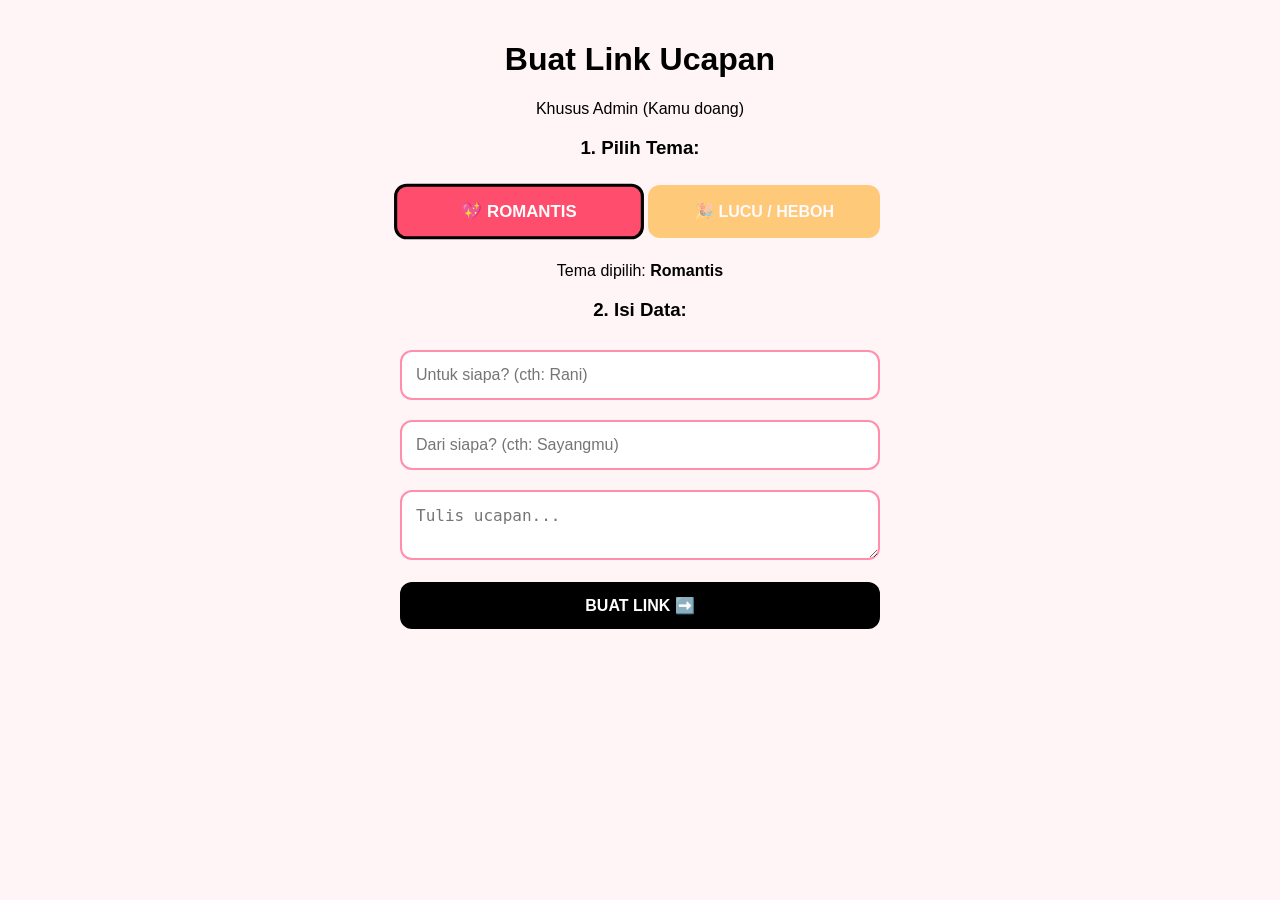
==== buat.html @ 117e735c "Add files via upload" ====
<!DOCTYPE html>
<html lang="id"><head>
<meta charset="UTF-8"><meta name="viewport" content="width=device-width, initial-scale=1.0">
<title>Buat Ucapan - Admin</title>
<link rel="stylesheet" href="style.css">
<style>
.pilih-tema{display:flex;gap:10px;justify-content:center}
.pilih-tema button{flex:1;opacity:0.5}
.pilih-tema button.aktif{opacity:1;border:3px solid #000;transform:scale(1.05)}
</style>
</head><body>
<div class="container">
  <h1>Buat Link Ucapan</h1>
  <p>Khusus Admin (Kamu doang)</p>

  <h3>1. Pilih Tema:</h3>
  <div class="pilih-tema">
    <button id="btnRomantis" class="aktif" onclick="pilihTema('romantis')" style="background:#ff4d6d">💖 ROMANTIS</button>
    <button id="btnLucu" onclick="pilihTema('lucu')" style="background:#ff9f00">🎉 LUCU / HEBOH</button>
  </div>
  <p id="infoTema">Tema dipilih: <b>Romantis</b></p>

  <h3>2. Isi Data:</h3>
  <input id="untuk" placeholder="Untuk siapa? (cth: Rani)">
  <input id="dari" placeholder="Dari siapa? (cth: Sayangmu)">
  <textarea id="ucapan" placeholder="Tulis ucapan..."></textarea>

  <button onclick="buatLink()" style="background:#000">BUAT LINK ➡️</button>

  <div id="hasil" style="display:none">
    <h3>Link Jadi:</h3>
    <input id="linkHasil" readonly>
    <a id="bukaLink" target="_blank"><button style="background:#25D366">BUKA / TEST LINK</button></a>
    <p>Copy link di atas, kirim ke customer!</p>
  </div>
</div>

<script>
let tema = 'romantis';
function pilihTema(t){
  tema = t;
  document.getElementById('btnRomantis').classList.remove('aktif');
  document.getElementById('btnLucu').classList.remove('aktif');
  if(t==='romantis'){
    document.getElementById('btnRomantis').classList.add('aktif');
    document.getElementById('infoTema').innerHTML = 'Tema dipilih: <b>Romantis</b>';
  } else {
    document.getElementById('btnLucu').classList.add('aktif');
    document.getElementById('infoTema').innerHTML = 'Tema dipilih: <b>Lucu / Heboh</b>';
  }
}
function buatLink(){
  const untuk = document.getElementById('untuk').value;
  const dari = document.getElementById('dari').value;
  const ucapan = document.getElementById('ucapan').value;
  if(!untuk || !dari || !ucapan){ alert('Isi semua dulu!'); return; }
  const url = `ucapan.html?tema=${tema}&untuk=${encodeURIComponent(untuk)}&dari=${encodeURIComponent(dari)}&ucapan=${encodeURIComponent(ucapan)}`;
  document.getElementById('hasil').style.display='block';
  document.getElementById('linkHasil').value = url;
  document.getElementById('bukaLink').href = url;
}
</script>
</body></html>
---- style.css ----
*{box-sizing:border-box} body{font-family:Arial,sans-serif;background:#fff5f7;margin:0;padding:20px}
.container{max-width:480px;margin:auto;text-align:center}
input,textarea{width:100%;padding:14px;margin:10px 0;border:2px solid #ff8fab;border-radius:12px;font-size:16px}
button{width:100%;padding:14px;margin:8px 0;border:none;border-radius:12px;background:#ff4d6d;color:#fff;font-weight:bold;font-size:16px;cursor:pointer}
.card{padding:20px;border-radius:20px;margin:15px 0;cursor:pointer;color:#fff}
.card.romantis{background:linear-gradient(135deg,#ff758f,#ff4d6d)}
.card.lucu{background:linear-gradient(135deg,#ff9a00,#ff2d55)}
.ucapan-box{background:#fff;padding:25px;border-radius:20px;box-shadow:0 10px 30px rgba(0,0,0,.1)}
.tema-romantis{background:linear-gradient(#ffe0e9,#fff)}
.tema-lucu{background:linear-gradient(#fff3b0,#ffccd5)}
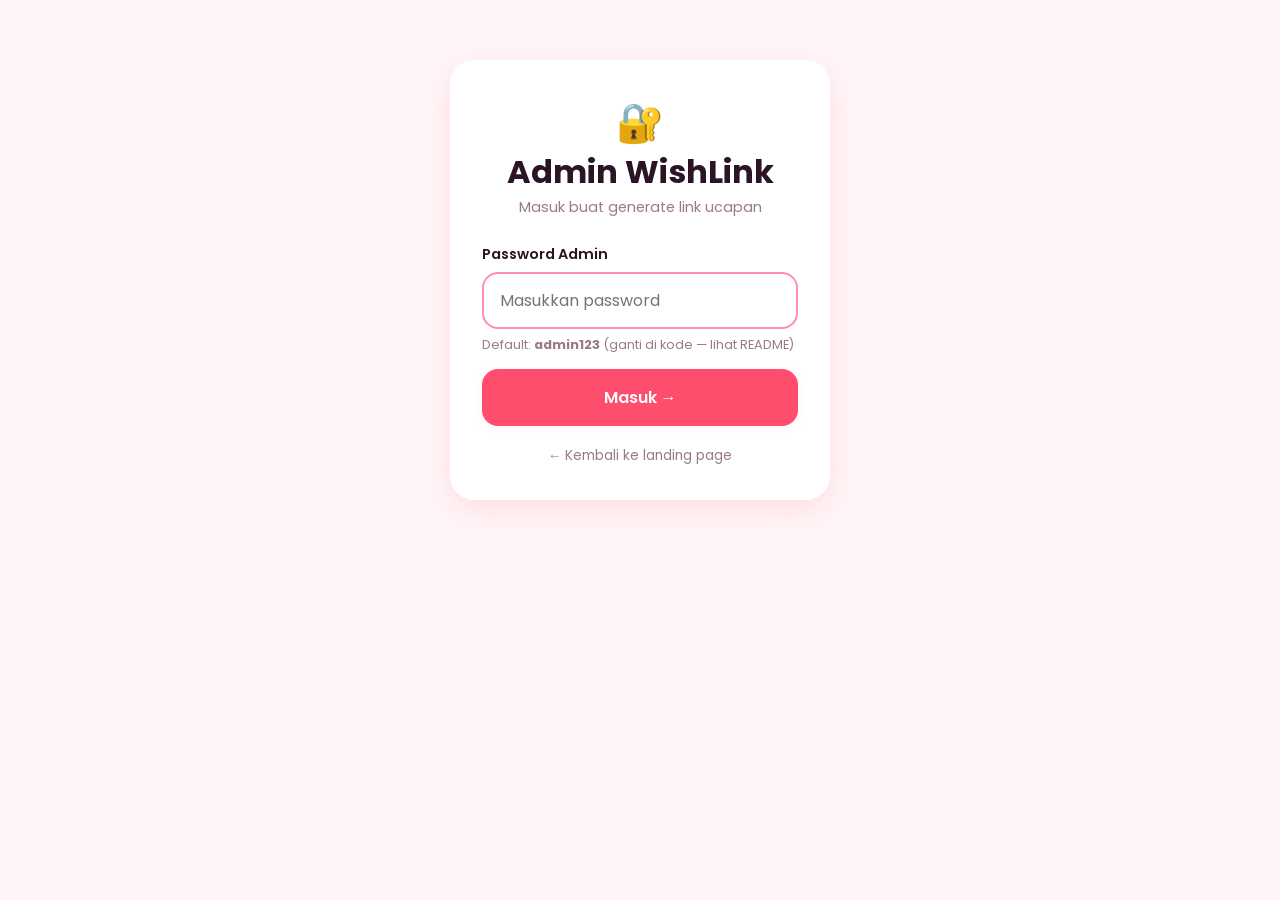
==== commit ee041046: "Add files via upload" ====
--- a/buat.html
+++ b/buat.html
@@ -1,63 +1,435 @@
 <!DOCTYPE html>
-<html lang="id"><head>
-<meta charset="UTF-8"><meta name="viewport" content="width=device-width, initial-scale=1.0">
-<title>Buat Ucapan - Admin</title>
+<html lang="id">
+<head>
+<meta charset="UTF-8">
+<meta name="viewport" content="width=device-width, initial-scale=1.0">
+<title>Admin WishLink — Generator Link Ucapan</title>
+<meta name="robots" content="noindex,nofollow">
+<link rel="preconnect" href="https://fonts.googleapis.com">
+<link rel="preconnect" href="https://fonts.gstatic.com" crossorigin>
+<link href="https://fonts.googleapis.com/css2?family=Pacifico&family=Poppins:wght@400;500;600;700&display=swap" rel="stylesheet">
 <link rel="stylesheet" href="style.css">
-<style>
-.pilih-tema{display:flex;gap:10px;justify-content:center}
-.pilih-tema button{flex:1;opacity:0.5}
-.pilih-tema button.aktif{opacity:1;border:3px solid #000;transform:scale(1.05)}
-</style>
-</head><body>
-<div class="container">
-  <h1>Buat Link Ucapan</h1>
-  <p>Khusus Admin (Kamu doang)</p>
-
-  <h3>1. Pilih Tema:</h3>
-  <div class="pilih-tema">
-    <button id="btnRomantis" class="aktif" onclick="pilihTema('romantis')" style="background:#ff4d6d">💖 ROMANTIS</button>
-    <button id="btnLucu" onclick="pilihTema('lucu')" style="background:#ff9f00">🎉 LUCU / HEBOH</button>
-  </div>
-  <p id="infoTema">Tema dipilih: <b>Romantis</b></p>
-
-  <h3>2. Isi Data:</h3>
-  <input id="untuk" placeholder="Untuk siapa? (cth: Rani)">
-  <input id="dari" placeholder="Dari siapa? (cth: Sayangmu)">
-  <textarea id="ucapan" placeholder="Tulis ucapan..."></textarea>
-
-  <button onclick="buatLink()" style="background:#000">BUAT LINK ➡️</button>
-
-  <div id="hasil" style="display:none">
-    <h3>Link Jadi:</h3>
-    <input id="linkHasil" readonly>
-    <a id="bukaLink" target="_blank"><button style="background:#25D366">BUKA / TEST LINK</button></a>
-    <p>Copy link di atas, kirim ke customer!</p>
+<link rel="icon" href="data:image/svg+xml,<svg xmlns='http://www.w3.org/2000/svg' viewBox='0 0 100 100'><text y='.9em' font-size='90'>🛠️</text></svg>">
+</head>
+<body>
+
+<!-- ============ LOGIN SCREEN ============ -->
+<div id="loginScreen">
+  <div class="login-card">
+    <div class="center mb-3">
+      <div style="font-size:2.4rem">🔐</div>
+      <h2>Admin WishLink</h2>
+      <p class="tagline">Masuk buat generate link ucapan</p>
+    </div>
+    <div class="field">
+      <label for="pwd">Password Admin</label>
+      <input type="password" id="pwd" placeholder="Masukkan password" autocomplete="off">
+      <p class="hint">Default: <b>admin123</b> (ganti di kode — lihat README)</p>
+    </div>
+    <button class="btn btn-primary btn-block" onclick="doLogin()">Masuk →</button>
+    <p class="center mt-2"><a href="index.html" class="text-muted" style="font-size:.85rem">← Kembali ke landing page</a></p>
   </div>
 </div>
 
+<!-- ============ ADMIN DASHBOARD ============ -->
+<div id="adminScreen" class="hidden">
+  <div class="admin-wrap">
+    <div class="admin-header">
+      <a href="index.html" class="brand"><span class="logo">🎂</span> WishLink <span class="badge">Admin</span></a>
+      <button class="btn btn-ghost btn-sm" onclick="doLogout()">🔒 Logout</button>
+    </div>
+
+    <div class="admin-grid">
+      <!-- ====== KIRI: FORM ====== -->
+      <div class="card">
+        <h3>1. Pilih Tema</h3>
+        <div id="temaChips" style="margin:10px 0 16px">
+          <span class="chip active" data-tema="romantis" onclick="pilihTema('romantis')">💖 Romantis</span>
+          <span class="chip" data-tema="lucu" onclick="pilihTema('lucu')">🎉 Lucu</span>
+          <span class="chip" data-tema="elegan" onclick="pilihTema('elegan')">✨ Elegan</span>
+          <span class="chip" data-tema="anak" onclick="pilihTema('anak')">🧸 Anak</span>
+          <span class="chip" data-tema="keluarga" onclick="pilihTema('keluarga')">💐 Keluarga</span>
+        </div>
+
+        <h3>2. Isi Data Wajib</h3>
+        <div class="field">
+          <label for="untuk">Untuk Siapa? <span class="text-muted">*</span></label>
+          <input type="text" id="untuk" placeholder="contoh: Cantikku" oninput="updatePreview()">
+        </div>
+        <div class="field">
+          <label for="dari">Dari Siapa? <span class="text-muted">*</span></label>
+          <input type="text" id="dari" placeholder="contoh: Sayangmu" oninput="updatePreview()">
+        </div>
+        <div class="field">
+          <label for="ucapan">Isi Ucapan <span class="text-muted">*</span></label>
+          <textarea id="ucapan" placeholder="Tulis ucapannya di sini..." oninput="updatePreview()"></textarea>
+          <p class="hint" id="charCount">0 karakter</p>
+        </div>
+
+        <h3 style="margin-top:18px">3. Fitur Tambahan (Opsional)</h3>
+        <p class="tagline" style="margin-bottom:12px">Boleh dikosongin. Fitur ini bikin ucapan makin spesial ✨</p>
+
+        <div class="field">
+          <label for="foto">📷 URL Foto Penerima</label>
+          <input type="url" id="foto" placeholder="https://... (foto penerima, tampil bulat di kartu)" oninput="updatePreview()">
+          <p class="hint">Harus URL publik (langsung ke file .jpg/.png). Upload foto dulu ke Imgur / Google Drive (public) kalau perlu.</p>
+        </div>
+
+        <div class="field">
+          <label for="video">🎥 URL Video Ucapan</label>
+          <input type="url" id="video" placeholder="https://youtube.com/watch?v=... atau link .mp4" oninput="updatePreview()">
+          <p class="hint">Support YouTube (link biasa / youtu.be / shorts) atau langsung file .mp4/.webm</p>
+        </div>
+
+        <div class="field">
+          <label for="tanggal">⏰ Tanggal & Jam Ultah (Countdown)</label>
+          <input type="datetime-local" id="tanggal" oninput="updatePreview()">
+          <p class="hint">Kosongin kalau gak mau countdown. Format otomatis dari input ini.</p>
+        </div>
+
+        <div class="field">
+          <label class="toggle">
+            <input type="checkbox" id="guestbook" checked onchange="updatePreview()">
+            <span class="track"></span>
+            <span class="toggle-label">💌 Aktifkan Buku Tamu (guestbook)</span>
+          </label>
+          <p class="hint">Tamu bisa tulis ucapan tambahan di kartu. Disimpan di browser masing-masing (lihat README buat shared backend).</p>
+        </div>
+
+        <button class="btn btn-primary btn-block" onclick="buatLink()" style="margin-top:8px">⚙️ Buat Link</button>
+      </div>
+
+      <!-- ====== KANAN: PREVIEW + HASIL ====== -->
+      <div>
+        <div class="preview-pane">
+          <div class="preview-label">📱 Preview Real-time</div>
+          <div class="preview-frame" id="previewFrame">
+            <div class="prev-photo empty" id="prevPhoto">no foto</div>
+            <div style="font-size:2.2rem;margin-bottom:6px" id="prevEmoji">💖</div>
+            <h2 style="font-size:1.3rem;margin-bottom:6px">Hai, <span id="prevUntuk">Cantikku</span>!</h2>
+            <p id="prevUcapan" style="font-size:.92rem;color:var(--text-soft);min-height:2em;line-height:1.6">Tulis ucapan dulu di kiri ✍️</p>
+            <div id="prevCountdown" class="prev-countdown-mini" style="display:none"></div>
+            <div id="prevVideo" class="prev-video-hint" style="display:none">🎥 Ada video ucapan</div>
+            <p style="font-size:.8rem;color:var(--muted);margin-top:12px">Dari: <b id="prevDari" style="color:var(--primary)">Sayangmu</b></p>
+            <div id="prevGb" class="prev-gb-indicator">💌 Buku tamu aktif</div>
+          </div>
+        </div>
+
+        <!-- Hasil generate -->
+        <div id="hasil" class="card hidden mt-3">
+          <h3>✅ Link Jadi!</h3>
+          <div class="field">
+            <input type="text" id="linkHasil" readonly class="input-readonly">
+          </div>
+          <div style="display:flex;gap:8px;flex-wrap:wrap">
+            <button class="btn btn-dark btn-sm" style="flex:1;min-width:120px" onclick="copyLink()">📋 Copy Link</button>
+            <a id="bukaLink" target="_blank" style="flex:1;min-width:120px"><button class="btn btn-primary btn-sm" style="width:100%">🔗 Buka / Test</button></a>
+          </div>
+
+          <div class="qr-wrap">
+            <p class="preview-label" style="margin-top:14px">QR Code (scan buat buka di HP)</p>
+            <img id="qrImg" alt="QR Code" style="display:none">
+          </div>
+
+          <button class="btn btn-ghost btn-sm btn-block mt-2" onclick="saveToHistory()">💾 Simpan ke Riwayat</button>
+        </div>
+
+        <!-- Riwayat -->
+        <div class="card mt-3">
+          <h3>🕘 Riwayat Link</h3>
+          <p class="tagline">Tersimpan otomatis di browser ini (localStorage)</p>
+          <div id="historyList" class="history-list"></div>
+        </div>
+      </div>
+    </div>
+  </div>
+</div>
+
+<div id="toast" class="toast"></div>
+
 <script>
-let tema = 'romantis';
+/* ============================================================
+   ADMIN WISHLINK v2 — Generator Link Ucapan + Fitur Tambahan
+   ============================================================ */
+
+// ----- KONFIGURASI -----
+var ADMIN_PASSWORD = "admin123";     // ← GANTI PASSWORD DI SINI (lihat README)
+var HISTORY_KEY = "wishlink_history";
+var HISTORY_MAX = 10;
+
+// ----- STATE -----
+var temaAktif = "romantis";
+var lastLink = "";
+var lastData = {};
+
+var TEMA_DATA = {
+  romantis:  {emoji:"💖", label:"Romantis",  bg:"#ffe0e9", text:"#2b1426"},
+  lucu:      {emoji:"🎉", label:"Lucu",      bg:"#fff3b0", text:"#2b1426"},
+  elegan:    {emoji:"✨", label:"Elegan",    bg:"#2c2c2c", text:"#f5e6c8"},
+  anak:      {emoji:"🧸", label:"Anak-anak", bg:"#a8e6cf", text:"#1a3a2e"},
+  keluarga:  {emoji:"💐", label:"Keluarga",  bg:"#d4e4ff", text:"#2b1f4a"}
+};
+
+// ----- LOGIN -----
+function doLogin(){
+  var pwd = document.getElementById("pwd").value;
+  if(pwd === ADMIN_PASSWORD){
+    sessionStorage.setItem("wishlink_admin","1");
+    document.getElementById("loginScreen").classList.add("hidden");
+    document.getElementById("adminScreen").classList.remove("hidden");
+    renderHistory();
+    updatePreview();
+  } else {
+    showToast("❌ Password salah!");
+  }
+}
+
+function doLogout(){
+  sessionStorage.removeItem("wishlink_admin");
+  document.getElementById("adminScreen").classList.add("hidden");
+  document.getElementById("loginScreen").classList.remove("hidden");
+  document.getElementById("pwd").value = "";
+}
+
+if(sessionStorage.getItem("wishlink_admin") === "1"){
+  document.getElementById("loginScreen").classList.add("hidden");
+  document.getElementById("adminScreen").classList.remove("hidden");
+}
+
+document.getElementById("pwd").addEventListener("keydown", function(e){
+  if(e.key === "Enter") doLogin();
+});
+
+// ----- PILIH TEMA -----
 function pilihTema(t){
-  tema = t;
-  document.getElementById('btnRomantis').classList.remove('aktif');
-  document.getElementById('btnLucu').classList.remove('aktif');
-  if(t==='romantis'){
-    document.getElementById('btnRomantis').classList.add('aktif');
-    document.getElementById('infoTema').innerHTML = 'Tema dipilih: <b>Romantis</b>';
+  temaAktif = t;
+  document.querySelectorAll(".chip").forEach(function(c){
+    c.classList.toggle("active", c.dataset.tema === t);
+  });
+  updatePreview();
+}
+
+// ----- PREVIEW REAL-TIME -----
+function updatePreview(){
+  var untuk = document.getElementById("untuk").value || "Cantikku";
+  var dari  = document.getElementById("dari").value  || "Sayangmu";
+  var ucap  = document.getElementById("ucapan").value || "Tulis ucapan dulu di kiri ✍️";
+  var foto  = document.getElementById("foto").value.trim();
+  var video = document.getElementById("video").value.trim();
+  var tgl   = document.getElementById("tanggal").value;
+  var gb    = document.getElementById("guestbook").checked;
+  var td    = TEMA_DATA[temaAktif];
+
+  document.getElementById("prevEmoji").innerText = td.emoji;
+  document.getElementById("prevUntuk").innerText = untuk;
+  document.getElementById("prevDari").innerText  = dari;
+  document.getElementById("prevUcapan").innerText = ucap;
+
+  var frame = document.getElementById("previewFrame");
+  frame.style.background = td.bg;
+  frame.style.color = td.text;
+  frame.querySelector("h2").style.color = td.text;
+  frame.querySelector("p").style.color = td.text;
+
+  // photo preview
+  var prevPhoto = document.getElementById("prevPhoto");
+  if(foto){
+    prevPhoto.classList.remove("empty");
+    prevPhoto.innerHTML = '<img src="' + escapeAttr(foto) + '" alt="" onerror="this.parentNode.classList.add(\'empty\');this.parentNode.innerText=\'gagal load\'">';
   } else {
-    document.getElementById('btnLucu').classList.add('aktif');
-    document.getElementById('infoTema').innerHTML = 'Tema dipilih: <b>Lucu / Heboh</b>';
-  }
-}
+    prevPhoto.classList.add("empty");
+    prevPhoto.innerText = "no foto";
+  }
+
+  // video indicator
+  var prevVid = document.getElementById("prevVideo");
+  prevVid.style.display = video ? "block" : "none";
+
+  // countdown indicator
+  var prevCd = document.getElementById("prevCountdown");
+  if(tgl){
+    var d = new Date(tgl);
+    if(!isNaN(d.getTime())){
+      var diff = d.getTime() - Date.now();
+      if(diff > 0){
+        var days = Math.floor(diff/86400000);
+        prevCd.innerText = "⏰ Countdown: " + days + " hari lagi (" + d.toLocaleDateString("id-ID",{day:"numeric",month:"short",year:"numeric"}) + ")";
+      } else {
+        prevCd.innerText = "🎉 Hari-H!";
+      }
+      prevCd.style.display = "block";
+    } else {
+      prevCd.style.display = "none";
+    }
+  } else {
+    prevCd.style.display = "none";
+  }
+
+  // guestbook indicator
+  document.getElementById("prevGb").innerText = gb ? "💌 Buku tamu aktif" : "💌 Buku tamu nonaktif";
+  document.getElementById("prevGb").style.opacity = gb ? "1" : "0.4";
+
+  // char count
+  var cc = document.getElementById("ucapan").value.length;
+  document.getElementById("charCount").innerText = cc + " karakter" + (cc > 300 ? " (disarankan max 300)" : "");
+}
+
+// ----- GENERATE LINK -----
 function buatLink(){
-  const untuk = document.getElementById('untuk').value;
-  const dari = document.getElementById('dari').value;
-  const ucapan = document.getElementById('ucapan').value;
-  if(!untuk || !dari || !ucapan){ alert('Isi semua dulu!'); return; }
-  const url = `ucapan.html?tema=${tema}&untuk=${encodeURIComponent(untuk)}&dari=${encodeURIComponent(dari)}&ucapan=${encodeURIComponent(ucapan)}`;
-  document.getElementById('hasil').style.display='block';
-  document.getElementById('linkHasil').value = url;
-  document.getElementById('bukaLink').href = url;
-}
+  var untuk = document.getElementById("untuk").value.trim();
+  var dari  = document.getElementById("dari").value.trim();
+  var ucap  = document.getElementById("ucapan").value.trim();
+
+  if(!untuk || !dari || !ucap){
+    showToast("⚠️ Isi semua field wajib dulu!");
+    return;
+  }
+
+  var foto  = document.getElementById("foto").value.trim();
+  var video = document.getElementById("video").value.trim();
+  var tgl   = document.getElementById("tanggal").value;
+  var gb    = document.getElementById("guestbook").checked;
+
+  // Auto-detect base URL
+  var base = window.location.origin + window.location.pathname.replace(/buat\.html.*/,"");
+  var url = base + "/ucapan.html?tema=" + encodeURIComponent(temaAktif)
+          + "&untuk=" + encodeURIComponent(untuk)
+          + "&dari="  + encodeURIComponent(dari)
+          + "&ucapan=" + encodeURIComponent(ucap);
+
+  // append optional params only when set (keep URL short)
+  if(foto)  url += "&foto="  + encodeURIComponent(foto);
+  if(video) url += "&video=" + encodeURIComponent(video);
+  if(tgl)   url += "&tanggal=" + encodeURIComponent(tgl);
+  if(!gb)   url += "&guestbook=0";
+
+  lastLink = url;
+  lastData = {untuk:untuk, dari:dari, tema:temaAktif, foto:foto, video:video, tanggal:tgl, guestbook:gb};
+
+  document.getElementById("linkHasil").value = url;
+  document.getElementById("bukaLink").href = url;
+  document.getElementById("hasil").classList.remove("hidden");
+
+  // QR Code
+  var qr = document.getElementById("qrImg");
+  qr.src = "https://api.qrserver.com/v1/create-qr-code/?size=180x180&margin=8&data=" + encodeURIComponent(url);
+  qr.style.display = "block";
+
+  showToast("✅ Link berhasil dibuat!");
+  saveToHistory(true);
+}
+
+// ----- COPY LINK -----
+function copyLink(){
+  var inp = document.getElementById("linkHasil");
+  inp.select();
+  inp.setSelectionRange(0,99999);
+  try {
+    navigator.clipboard.writeText(inp.value).then(function(){
+      showToast("📋 Link ter-copy!");
+    }).catch(function(){
+      document.execCommand("copy");
+      showToast("📋 Link ter-copy!");
+    });
+  } catch(e){
+    document.execCommand("copy");
+    showToast("📋 Link ter-copy!");
+  }
+}
+
+// ----- HISTORY (localStorage) -----
+function getHistory(){
+  try { return JSON.parse(localStorage.getItem(HISTORY_KEY) || "[]"); }
+  catch(e){ return []; }
+}
+
+function saveToHistory(silent){
+  if(!lastLink) return;
+  var hist = getHistory();
+  hist = hist.filter(function(h){ return h.link !== lastLink; });
+  hist.unshift({
+    link: lastLink,
+    untuk: lastData.untuk || "",
+    dari:  lastData.dari  || "",
+    tema:  lastData.tema  || temaAktif,
+    foto:  lastData.foto  ? "📷" : "",
+    video: lastData.video ? "🎥" : "",
+    tanggal: lastData.tanggal || "",
+    gb:    lastData.guestbook === false ? "off" : "on",
+    waktu: new Date().toISOString()
+  });
+  if(hist.length > HISTORY_MAX) hist = hist.slice(0,HISTORY_MAX);
+  localStorage.setItem(HISTORY_KEY, JSON.stringify(hist));
+  renderHistory();
+  if(!silent) showToast("💾 Disimpan ke riwayat");
+}
+
+function renderHistory(){
+  var hist = getHistory();
+  var box = document.getElementById("historyList");
+  if(hist.length === 0){
+    box.innerHTML = '<div class="history-empty">Belum ada link tersimpan. Buat link dulu ya 👆</div>';
+    return;
+  }
+  box.innerHTML = hist.map(function(h, idx){
+    var d = new Date(h.waktu);
+    var tgl = d.toLocaleDateString("id-ID",{day:"numeric",month:"short"}) + " " + d.toLocaleTimeString("id-ID",{hour:"2-digit",minute:"2-digit"});
+    var td = TEMA_DATA[h.tema] || TEMA_DATA.romantis;
+    var badges = [];
+    if(h.foto)  badges.push(h.foto);
+    if(h.video) badges.push(h.video);
+    if(h.tanggal) badges.push("⏰");
+    if(h.gb === "off") badges.push("💌off");
+    var badgeStr = badges.length ? " <small style='color:var(--muted)'>" + badges.join(" ") + "</small>" : "";
+    return '<div class="history-item">'
+      + '<span style="font-size:1.2rem">' + td.emoji + '</span>'
+      + '<div class="meta"><b>' + escapeHtml(h.untuk||"-") + ' ← ' + escapeHtml(h.dari||"-") + badgeStr + '</b><small>' + tgl + '</small></div>'
+      + '<button onclick="copyHistory('+idx+')" title="Copy">📋</button>'
+      + '<button onclick="openHistory('+idx+')" title="Buka">🔗</button>'
+      + '<button onclick="delHistory('+idx+')" title="Hapus">🗑️</button>'
+      + '</div>';
+  }).join("");
+}
+
+function copyHistory(idx){
+  var h = getHistory()[idx];
+  if(!h) return;
+  navigator.clipboard.writeText(h.link).then(function(){
+    showToast("📋 Link lama ter-copy!");
+  }).catch(function(){
+    showToast("Gagal copy, buka manual aja ya");
+  });
+}
+
+function openHistory(idx){
+  var h = getHistory()[idx];
+  if(h) window.open(h.link, "_blank");
+}
+
+function delHistory(idx){
+  var hist = getHistory();
+  hist.splice(idx,1);
+  localStorage.setItem(HISTORY_KEY, JSON.stringify(hist));
+  renderHistory();
+  showToast("🗑️ Dihapus");
+}
+
+// ----- UTIL -----
+function escapeHtml(s){return String(s).replace(/[&<>"']/g,function(c){return {"&":"&amp;","<":"&lt;",">":"&gt;",'"':"&quot;","'":"&#39;"}[c];});}
+function escapeAttr(s){return String(s).replace(/"/g,"&quot;");}
+
+function showToast(msg){
+  var t = document.getElementById("toast");
+  t.innerText = msg;
+  t.classList.add("show");
+  clearTimeout(window._toastTimer);
+  window._toastTimer = setTimeout(function(){ t.classList.remove("show"); }, 2400);
+}
+
+// init
+renderHistory();
+updatePreview();
 </script>
-</body></html>+
+</body>
+</html>
--- a/style.css
+++ b/style.css
@@ -1,10 +1,566 @@
-*{box-sizing:border-box} body{font-family:Arial,sans-serif;background:#fff5f7;margin:0;padding:20px}
-.container{max-width:480px;margin:auto;text-align:center}
-input,textarea{width:100%;padding:14px;margin:10px 0;border:2px solid #ff8fab;border-radius:12px;font-size:16px}
-button{width:100%;padding:14px;margin:8px 0;border:none;border-radius:12px;background:#ff4d6d;color:#fff;font-weight:bold;font-size:16px;cursor:pointer}
-.card{padding:20px;border-radius:20px;margin:15px 0;cursor:pointer;color:#fff}
-.card.romantis{background:linear-gradient(135deg,#ff758f,#ff4d6d)}
-.card.lucu{background:linear-gradient(135deg,#ff9a00,#ff2d55)}
-.ucapan-box{background:#fff;padding:25px;border-radius:20px;box-shadow:0 10px 30px rgba(0,0,0,.1)}
-.tema-romantis{background:linear-gradient(#ffe0e9,#fff)}
-.tema-lucu{background:linear-gradient(#fff3b0,#ffccd5)}+/* ============================================================
+   WishLink — Ucapan Ultah Digital
+   Shared stylesheet untuk: index.html, buat.html, ucapan.html
+   ============================================================ */
+
+/* ---------- 1. RESET & BASE ---------- */
+*{box-sizing:border-box;margin:0;padding:0}
+html{scroll-behavior:smooth;-webkit-text-size-adjust:100%}
+body{
+  font-family:'Poppins',-apple-system,BlinkMacSystemFont,'Segoe UI',Roboto,Arial,sans-serif;
+  background:var(--bg);
+  color:var(--text);
+  line-height:1.6;
+  padding:0;
+  overflow-x:hidden;
+}
+img{max-width:100%;height:auto;display:block}
+a{color:inherit;text-decoration:none}
+button{font-family:inherit;cursor:pointer;border:none}
+input,textarea,select{font-family:inherit;font-size:16px}
+
+/* ---------- 2. DESIGN TOKENS ---------- */
+:root{
+  --bg:#fff5f7;
+  --bg-soft:#ffeef3;
+  --surface:#ffffff;
+  --text:#2b1426;
+  --text-soft:#6b4c5a;
+  --muted:#9a7a88;
+  --primary:#ff4d6d;
+  --primary-dark:#e63656;
+  --primary-soft:#ff8fab;
+  --secondary:#ff9a00;
+  --gold:#d4af37;
+  --green:#25D366;
+  --green-dark:#1da851;
+  --shadow-sm:0 2px 8px rgba(255,77,109,.08);
+  --shadow:0 10px 30px rgba(255,77,109,.12);
+  --shadow-lg:0 20px 60px rgba(255,77,109,.18);
+  --radius:16px;
+  --radius-lg:24px;
+  --radius-pill:999px;
+  --maxw:560px;
+  --maxw-wide:1080px;
+}
+
+/* ---------- 3. LAYOUT ---------- */
+.container{max-width:var(--maxw);margin:0 auto;padding:0 20px}
+.container-wide{max-width:var(--maxw-wide);margin:0 auto;padding:0 24px}
+.section{padding:56px 0}
+.section-tight{padding:36px 0}
+.center{text-align:center}
+.mt-1{margin-top:8px}.mt-2{margin-top:16px}.mt-3{margin-top:24px}.mt-4{margin-top:32px}
+.mb-1{margin-bottom:8px}.mb-2{margin-bottom:16px}.mb-3{margin-bottom:24px}.mb-4{margin-bottom:32px}
+
+/* ---------- 4. TYPOGRAPHY ---------- */
+h1,h2,h3,h4{line-height:1.2;color:var(--text);font-weight:700}
+h1{font-size:clamp(1.8rem,6vw,2.6rem)}
+h2{font-size:clamp(1.5rem,5vw,2rem)}
+h3{font-size:clamp(1.2rem,4vw,1.4rem)}
+p{color:var(--text-soft)}
+.lead{font-size:clamp(1rem,3.5vw,1.15rem);color:var(--text-soft)}
+.brand-font{font-family:'Pacifico',cursive;font-weight:400}
+.eyebrow{
+  display:inline-block;font-size:.8rem;font-weight:600;letter-spacing:.12em;
+  text-transform:uppercase;color:var(--primary);
+  background:var(--bg-soft);padding:6px 14px;border-radius:var(--radius-pill);
+  margin-bottom:12px;
+}
+
+/* ---------- 5. BUTTONS ---------- */
+.btn{
+  display:inline-flex;align-items:center;justify-content:center;gap:8px;
+  width:100%;padding:16px 24px;border-radius:var(--radius);
+  font-weight:600;font-size:1rem;transition:transform .15s,box-shadow .15s,background .15s;
+  text-align:center;
+}
+.btn:active{transform:translateY(1px)}
+.btn-primary{background:var(--primary);color:#fff;box-shadow:var(--shadow-sm)}
+.btn-primary:hover{background:var(--primary-dark)}
+.btn-wa{background:var(--green);color:#fff;font-size:1.1rem;padding:18px;box-shadow:0 8px 24px rgba(37,211,102,.3)}
+.btn-wa:hover{background:var(--green-dark)}
+.btn-ghost{background:transparent;color:var(--primary);border:2px solid var(--primary-soft)}
+.btn-ghost:hover{background:var(--bg-soft)}
+.btn-dark{background:#1a1a1a;color:#fff}
+.btn-dark:hover{background:#000}
+.btn-sm{width:auto;padding:10px 18px;font-size:.9rem}
+.btn-block{display:block;width:100%}
+.btn-lg{font-size:1.15rem;padding:20px}
+
+/* ---------- 6. CARDS ---------- */
+.card{
+  background:var(--surface);border-radius:var(--radius-lg);
+  padding:24px;box-shadow:var(--shadow);
+}
+.card-theme{
+  position:relative;overflow:hidden;color:#fff;
+  padding:28px 24px;border-radius:var(--radius-lg);cursor:pointer;
+  transition:transform .2s,box-shadow .2s;
+}
+.card-theme:hover{transform:translateY(-4px);box-shadow:var(--shadow-lg)}
+.card-theme h3{color:#fff;margin-bottom:6px}
+.card-theme p{color:rgba(255,255,255,.92);font-size:.95rem;margin-bottom:14px}
+.card-theme .btn-sm{background:#fff;color:var(--primary)}
+.card-romantis{background:linear-gradient(135deg,#ff758f,#ff4d6d)}
+.card-lucu{background:linear-gradient(135deg,#ff9a00,#ff2d55)}
+.card-elegan{background:linear-gradient(135deg,#2c2c2c,#d4af37)}
+.card-anak{background:linear-gradient(135deg,#22c1c3,#fdbb2d)}
+.card-keluarga{background:linear-gradient(135deg,#6a8eff,#a06bff)}
+
+/* ---------- 7. FORMS ---------- */
+.field{margin:14px 0}
+.field label{display:block;font-weight:600;font-size:.9rem;margin-bottom:6px;color:var(--text)}
+input[type=text],input[type=password],input[type=url],textarea,select{
+  width:100%;padding:14px 16px;border:2px solid var(--primary-soft);
+  border-radius:var(--radius);background:#fff;font-size:16px;color:var(--text);
+  transition:border-color .15s,box-shadow .15s;
+}
+input:focus,textarea:focus,select:focus{
+  outline:none;border-color:var(--primary);box-shadow:0 0 0 3px rgba(255,77,109,.15);
+}
+textarea{min-height:90px;resize:vertical;line-height:1.6}
+.input-readonly{background:#f7f7f9;color:#555}
+
+/* ---------- 8. NAVBAR ---------- */
+.nav{
+  position:sticky;top:0;z-index:50;background:rgba(255,245,247,.92);
+  backdrop-filter:blur(10px);-webkit-backdrop-filter:blur(10px);
+  border-bottom:1px solid rgba(255,143,171,.25);
+}
+.nav-inner{display:flex;align-items:center;justify-content:space-between;padding:14px 24px;max-width:var(--maxw-wide);margin:0 auto}
+.brand{display:flex;align-items:center;gap:8px;font-weight:700;font-size:1.2rem;color:var(--primary)}
+.brand .logo{font-size:1.4rem}
+.nav-links{display:none;gap:22px}
+.nav-links a{font-size:.95rem;font-weight:500;color:var(--text-soft);transition:color .15s}
+.nav-links a:hover{color:var(--primary)}
+.nav-cta{display:flex;gap:10px;align-items:center}
+@media(min-width:720px){.nav-links{display:flex}}
+
+/* ---------- 9. HERO ---------- */
+.hero{
+  position:relative;text-align:center;padding:64px 0 48px;
+  background:radial-gradient(circle at 50% 0%,#ffe6ee,#fff5f7 60%);
+  overflow:hidden;
+}
+.hero h1{margin-bottom:14px}
+.hero .lead{margin-bottom:26px;max-width:520px;margin-left:auto;margin-right:auto}
+.hero-cta{display:flex;flex-direction:column;gap:12px;max-width:380px;margin:0 auto}
+@media(min-width:560px){.hero-cta{flex-direction:row;justify-content:center;max-width:none}}
+.hero-cta .btn{width:auto;min-width:200px}
+.hero-meta{margin-top:18px;font-size:.85rem;color:var(--muted)}
+.hero-meta span{display:inline-block;margin:0 10px}
+.hero-stats{display:flex;justify-content:center;gap:32px;flex-wrap:wrap;margin-top:36px}
+.hero-stat{text-align:center}
+.hero-stat .num{font-size:1.6rem;font-weight:700;color:var(--primary)}
+.hero-stat .lbl{font-size:.8rem;color:var(--muted)}
+
+/* ---------- 10. STEPS ---------- */
+.steps{display:grid;grid-template-columns:1fr;gap:18px;margin-top:32px}
+@media(min-width:680px){.steps{grid-template-columns:repeat(4,1fr)}}
+.step{
+  background:#fff;border-radius:var(--radius-lg);padding:24px 18px;
+  text-align:center;box-shadow:var(--shadow-sm);position:relative;
+}
+.step .num{
+  width:44px;height:44px;border-radius:50%;background:var(--primary);color:#fff;
+  font-weight:700;display:flex;align-items:center;justify-content:center;margin:0 auto 14px;
+  font-size:1.2rem;
+}
+.step h4{font-size:1rem;margin-bottom:6px}
+.step p{font-size:.88rem;color:var(--text-soft)}
+
+/* ---------- 11. PRICING ---------- */
+.pricing{display:grid;grid-template-columns:1fr;gap:20px;margin-top:32px}
+@media(min-width:680px){.pricing{grid-template-columns:repeat(3,1fr)}}
+.price-card{
+  background:#fff;border-radius:var(--radius-lg);padding:28px 22px;
+  box-shadow:var(--shadow);position:relative;border:2px solid transparent;
+  display:flex;flex-direction:column;
+}
+.price-card.popular{border-color:var(--primary);transform:scale(1.02)}
+.price-card .ribbon{
+  position:absolute;top:-12px;left:50%;transform:translateX(-50%);
+  background:var(--primary);color:#fff;font-size:.72rem;font-weight:700;
+  padding:5px 14px;border-radius:var(--radius-pill);letter-spacing:.08em;text-transform:uppercase;
+}
+.price-card h3{font-size:1.2rem;margin-bottom:6px}
+.price-card .price{font-size:2.2rem;font-weight:700;color:var(--primary);margin:10px 0}
+.price-card .price small{font-size:.9rem;color:var(--muted);font-weight:400}
+.price-card ul{list-style:none;margin:18px 0 22px;flex:1}
+.price-card ul li{
+  padding:7px 0 7px 26px;font-size:.92rem;color:var(--text-soft);position:relative;
+  border-bottom:1px dashed #f0e0e6;
+}
+.price-card ul li:last-child{border-bottom:none}
+.price-card ul li::before{content:'✓';position:absolute;left:0;color:var(--green);font-weight:700}
+.price-card ul li.off{opacity:.4}
+.price-card ul li.off::before{content:'×';color:var(--muted)}
+
+/* ---------- 12. TESTIMONIALS ---------- */
+.testi-grid{display:grid;grid-template-columns:1fr;gap:18px;margin-top:32px}
+@media(min-width:680px){.testi-grid{grid-template-columns:repeat(3,1fr)}}
+.testi{
+  background:#fff;border-radius:var(--radius-lg);padding:22px;box-shadow:var(--shadow-sm);
+}
+.testi .stars{color:#ffb800;font-size:1rem;margin-bottom:10px;letter-spacing:2px}
+.testi p{font-size:.94rem;color:var(--text);margin-bottom:14px;font-style:italic}
+.testi .who{display:flex;align-items:center;gap:10px}
+.testi .avatar{
+  width:40px;height:40px;border-radius:50%;background:var(--primary-soft);
+  color:#fff;font-weight:700;display:flex;align-items:center;justify-content:center;font-size:1rem;
+}
+.testi .who b{font-size:.9rem;display:block}
+.testi .who small{color:var(--muted);font-size:.78rem}
+
+/* ---------- 13. FAQ ---------- */
+.faq{max-width:680px;margin:0 auto}
+.faq-item{
+  background:#fff;border-radius:var(--radius);margin-bottom:12px;overflow:hidden;
+  box-shadow:var(--shadow-sm);
+}
+.faq-q{
+  padding:18px 20px;font-weight:600;cursor:pointer;display:flex;justify-content:space-between;
+  align-items:center;gap:12px;color:var(--text);user-select:none;
+}
+.faq-q .icon{color:var(--primary);font-size:1.3rem;transition:transform .25s;flex-shrink:0}
+.faq-item.open .faq-q .icon{transform:rotate(45deg)}
+.faq-a{max-height:0;overflow:hidden;transition:max-height .3s ease;padding:0 20px}
+.faq-item.open .faq-a{max-height:300px;padding:0 20px 18px}
+.faq-a p{font-size:.92rem;color:var(--text-soft)}
+
+/* ---------- 14. FOOTER ---------- */
+.footer{
+  background:#2b1426;color:#f5e6ea;padding:48px 0 28px;margin-top:40px;
+}
+.footer .brand{color:#fff}
+.footer-grid{display:grid;grid-template-columns:1fr;gap:28px;max-width:var(--maxw-wide);margin:0 auto;padding:0 24px}
+@media(min-width:680px){.footer-grid{grid-template-columns:2fr 1fr 1fr}}
+.footer h4{color:#fff;margin-bottom:12px;font-size:1rem}
+.footer p,.footer a{color:#c9a8b3;font-size:.9rem}
+.footer a:hover{color:#fff}
+.footer ul{list-style:none}
+.footer ul li{margin-bottom:8px}
+.footer-bottom{
+  border-top:1px solid rgba(255,255,255,.1);margin-top:32px;padding-top:20px;
+  text-align:center;font-size:.82rem;color:#a88;
+}
+
+/* ---------- 15. BADGES & CHIPS ---------- */
+.badge{
+  display:inline-block;font-size:.72rem;font-weight:600;padding:4px 10px;
+  border-radius:var(--radius-pill);background:var(--bg-soft);color:var(--primary);
+}
+.chip{
+  display:inline-block;padding:6px 14px;border-radius:var(--radius-pill);
+  background:#fff;color:var(--text-soft);font-size:.85rem;margin:4px;
+  border:1px solid #eee;cursor:pointer;transition:all .15s;
+}
+.chip:hover{border-color:var(--primary-soft)}
+.chip.active{background:var(--primary);color:#fff;border-color:var(--primary)}
+
+/* ---------- 16. ADMIN (buat.html) ---------- */
+.admin-wrap{max-width:880px;margin:0 auto;padding:20px}
+.login-card{max-width:380px;margin:60px auto;background:#fff;padding:32px;border-radius:var(--radius-lg);box-shadow:var(--shadow)}
+.admin-header{
+  display:flex;justify-content:space-between;align-items:center;
+  padding:16px 0;border-bottom:1px solid #eee;margin-bottom:20px;
+}
+.admin-grid{display:grid;grid-template-columns:1fr;gap:24px}
+@media(min-width:760px){.admin-grid{grid-template-columns:1fr 1fr}}
+.preview-pane{
+  background:var(--bg);border-radius:var(--radius-lg);padding:18px;
+  border:2px dashed var(--primary-soft);
+}
+.preview-label{font-size:.78rem;color:var(--muted);text-transform:uppercase;letter-spacing:.1em;margin-bottom:12px;text-align:center}
+.preview-frame{
+  background:#fff;border-radius:var(--radius);padding:24px 18px;text-align:center;
+  min-height:280px;display:flex;flex-direction:column;justify-content:center;align-items:center;
+  transition:background .3s;
+}
+.history-list{margin-top:14px}
+.history-item{
+  display:flex;justify-content:space-between;align-items:center;gap:10px;
+  background:#fff;padding:10px 14px;border-radius:var(--radius);margin-bottom:8px;
+  font-size:.85rem;box-shadow:var(--shadow-sm);
+}
+.history-item .meta{flex:1;min-width:0}
+.history-item .meta b{display:block;color:var(--text);font-size:.88rem}
+.history-item .meta small{color:var(--muted);font-size:.76rem}
+.history-item button{background:none;color:var(--primary);font-size:.85rem;padding:6px 10px;border-radius:8px}
+.history-item button:hover{background:var(--bg-soft)}
+.history-empty{text-align:center;color:var(--muted);padding:24px;font-size:.88rem;font-style:italic}
+.qr-wrap{margin-top:14px;text-align:center}
+.qr-wrap img{margin:0 auto;border-radius:var(--radius);background:#fff;padding:8px;box-shadow:var(--shadow-sm)}
+
+/* ---------- 17. UCAPAN PAGE (ucapan.html) ---------- */
+.ucapan-body{
+  min-height:100vh;display:flex;
+  align-items:safe center;justify-content:center;
+  padding:24px;position:relative;
+  overflow-x:hidden;overflow-y:auto;
+}
+.ucapan-card{
+  position:relative;z-index:3;background:rgba(255,255,255,.96);
+  padding:40px 28px;border-radius:32px;box-shadow:var(--shadow-lg);
+  max-width:480px;width:100%;text-align:center;animation:cardIn .8s cubic-bezier(.2,.8,.3,1);
+}
+@keyframes cardIn{0%{opacity:0;transform:translateY(30px) scale(.95)}100%{opacity:1;transform:none}}
+.ucapan-card .emoji{font-size:3.2rem;margin-bottom:8px;animation:bob 2.2s ease-in-out infinite}
+@keyframes bob{0%,100%{transform:translateY(0)}50%{transform:translateY(-8px)}}
+.ucapan-card h1{font-size:clamp(1.6rem,7vw,2.4rem);margin-bottom:6px;color:var(--text)}
+.ucapan-card .dari{font-size:.9rem;color:var(--muted);margin-top:18px}
+.ucapan-card .dari b{color:var(--primary)}
+.ucapan-message{
+  font-size:clamp(1.05rem,4vw,1.25rem);line-height:1.7;color:var(--text);
+  margin:18px 0;min-height:2em;font-weight:500;
+}
+.ucapan-message .cursor{display:inline-block;width:2px;background:var(--primary);margin-left:2px;animation:blink 1s steps(2) infinite}
+@keyframes blink{50%{opacity:0}}
+.cake-section{margin-top:26px}
+.cake-svg{width:160px;height:auto;margin:0 auto;display:block}
+.flame{transform-origin:center bottom;animation:flicker .25s ease-in-out infinite alternate}
+@keyframes flicker{0%{transform:scale(1) rotate(-2deg);opacity:.9}100%{transform:scale(1.15) rotate(3deg);opacity:1}}
+.cake-svg.blown .flame{display:none}
+.cake-hint{font-size:.85rem;color:var(--muted);margin-top:10px}
+.celebrate-btn{
+  margin-top:18px;background:var(--primary);color:#fff;padding:14px 22px;
+  border-radius:var(--radius-pill);font-weight:600;display:inline-flex;align-items:center;gap:8px;
+  box-shadow:var(--shadow);transition:transform .15s;
+}
+.celebrate-btn:hover{transform:scale(1.04)}
+.celebrate-btn:active{transform:scale(.97)}
+.music-toggle{
+  position:fixed;top:16px;right:16px;z-index:60;background:#fff;color:var(--primary);
+  width:44px;height:44px;border-radius:50%;box-shadow:var(--shadow);font-size:1.2rem;
+  display:flex;align-items:center;justify-content:center;transition:transform .2s;
+}
+.music-toggle:hover{transform:scale(1.08)}
+.music-toggle.off{opacity:.5}
+
+/* confetti canvas */
+#confettiCanvas{position:fixed;inset:0;z-index:1;pointer-events:none}
+
+/* floating decorations (hearts/balloons) */
+.deco-layer{position:fixed;inset:0;z-index:2;pointer-events:none;overflow:hidden}
+.deco{
+  position:absolute;font-size:24px;opacity:0;
+  animation:floatUp 6s linear forwards;
+}
+@keyframes floatUp{
+  0%{opacity:0;transform:translateY(20px) rotate(0)}
+  10%{opacity:.9}
+  90%{opacity:.9}
+  100%{opacity:0;transform:translateY(-110vh) rotate(360deg)}
+}
+
+/* fade-in reusable */
+.fade-in{opacity:0;transform:translateY(20px);transition:opacity .7s,transform .7s}
+.fade-in.visible{opacity:1;transform:none}
+
+/* ---------- 18. THEME COLOR OVERRIDES (ucapan.html body) ---------- */
+.theme-romantis{background:linear-gradient(135deg,#ffe0e9,#fff5f7 60%,#fff0f3)}
+.theme-lucu{background:linear-gradient(135deg,#fff3b0,#ffccd5 60%,#ffb3d9)}
+.theme-elegan{background:linear-gradient(135deg,#1a1a1a,#2c2c2c 50%,#3d3522);color:#f5e6c8}
+.theme-elegan .ucapan-card{background:rgba(28,28,28,.92);color:#f5e6c8;box-shadow:0 20px 60px rgba(212,175,55,.25)}
+.theme-elegan .ucapan-card h1,.theme-elegan .ucapan-message{color:#f5e6c8}
+.theme-elegan .ucapan-card .dari b{color:var(--gold)}
+.theme-anak{background:linear-gradient(135deg,#a8e6cf,#ffd3b6 50%,#ffaaa5)}
+.theme-keluarga{background:linear-gradient(135deg,#d4e4ff,#e8d4ff 60%,#ffe0f0)}
+
+/* ---------- 19. UTILITIES ---------- */
+.divider{height:1px;background:linear-gradient(90deg,transparent,rgba(255,143,171,.3),transparent);margin:32px 0}
+.text-primary{color:var(--primary)}
+.text-muted{color:var(--muted)}
+.hidden{display:none!important}
+.flex{display:flex}.flex-col{flex-direction:column}.items-center{align-items:center}.justify-center{justify-content:center}.gap-2{gap:8px}.gap-3{gap:12px}
+.rounded{border-radius:var(--radius)}
+.tagline{font-size:.9rem;color:var(--muted);margin-top:4px}
+.hint{font-size:.8rem;color:var(--muted);margin-top:6px}
+
+/* ---------- 20. ALERT / TOAST ---------- */
+.toast{
+  position:fixed;left:50%;bottom:24px;transform:translateX(-50%) translateY(80px);
+  background:#1a1a1a;color:#fff;padding:14px 24px;border-radius:var(--radius-pill);
+  font-size:.92rem;z-index:100;opacity:0;transition:transform .3s,opacity .3s;box-shadow:var(--shadow-lg);
+}
+.toast.show{transform:translateX(-50%) translateY(0);opacity:1}
+
+/* ============================================================
+   FITUR TAMBAHAN v2
+   ============================================================ */
+
+/* ---------- 21. PHOTO FRAME (ucapan.html) ---------- */
+.photo-frame{
+  width:130px;height:130px;border-radius:50%;margin:0 auto 14px;
+  background:#fff;overflow:hidden;border:5px solid #fff;
+  box-shadow:0 8px 24px rgba(255,77,109,.25);position:relative;
+  animation:photoIn 1s .2s cubic-bezier(.2,.8,.3,1) both;
+}
+@keyframes photoIn{0%{opacity:0;transform:scale(.5) rotate(-10deg)}100%{opacity:1;transform:none}}
+.photo-frame img{width:100%;height:100%;object-fit:cover;display:block}
+.photo-frame.empty{display:none}
+.photo-frame::after{
+  content:'';position:absolute;inset:0;border-radius:50%;
+  box-shadow:inset 0 0 0 3px rgba(255,255,255,.4);pointer-events:none;
+}
+.theme-elegan .photo-frame{border-color:#d4af37;box-shadow:0 8px 24px rgba(212,175,55,.35)}
+
+/* ---------- 22. VIDEO EMBED ---------- */
+.video-section{margin:18px 0 8px}
+.video-title{font-size:.85rem;color:var(--muted);margin-bottom:8px;font-weight:600;text-align:center}
+.video-wrap{
+  position:relative;padding-bottom:56.25%;height:0;overflow:hidden;
+  border-radius:var(--radius);box-shadow:var(--shadow-sm);background:#000;
+}
+.video-wrap iframe,.video-wrap video{position:absolute;top:0;left:0;width:100%;height:100%;border:0}
+
+/* ---------- 23. COUNTDOWN TIMER ---------- */
+.countdown{
+  margin:14px 0;background:rgba(255,77,109,.08);border-radius:var(--radius);
+  padding:14px 12px;text-align:center;
+}
+.countdown-label{font-size:.78rem;color:var(--muted);text-transform:uppercase;letter-spacing:.1em;margin-bottom:10px}
+.countdown-grid{display:flex;justify-content:center;gap:6px;flex-wrap:wrap}
+.countdown-box{
+  background:#fff;border-radius:12px;padding:8px 6px;min-width:54px;text-align:center;
+  box-shadow:var(--shadow-sm);
+}
+.countdown-box .num{font-size:1.4rem;font-weight:700;color:var(--primary);line-height:1;font-variant-numeric:tabular-nums}
+.countdown-box .lbl{font-size:.62rem;color:var(--muted);margin-top:3px;text-transform:uppercase;letter-spacing:.05em}
+.countdown.expired{background:rgba(37,211,102,.12)}
+.countdown.expired .countdown-label{color:var(--green);font-weight:600}
+.theme-elegan .countdown{background:rgba(212,175,55,.12)}
+.theme-elegan .countdown-box{background:rgba(255,255,255,.08)}
+.theme-elegan .countdown-box .num{color:var(--gold)}
+
+/* ---------- 24. GUESTBOOK ---------- */
+.guestbook{
+  margin-top:22px;text-align:left;
+  background:rgba(255,77,109,.05);border-radius:var(--radius);padding:18px 16px;
+}
+.theme-elegan .guestbook{background:rgba(212,175,55,.08)}
+.guestbook h3{text-align:center;font-size:1.1rem;margin-bottom:2px}
+.guestbook .gb-sub{text-align:center;font-size:.82rem;color:var(--muted);margin-bottom:14px}
+.gb-form{margin-bottom:14px}
+.gb-form input,.gb-form textarea{
+  margin-bottom:8px;background:#fff;
+}
+.gb-form textarea{min-height:60px;font-size:.92rem}
+.gb-list{max-height:340px;overflow-y:auto;padding-right:4px}
+.gb-list::-webkit-scrollbar{width:6px}
+.gb-list::-webkit-scrollbar-track{background:transparent}
+.gb-list::-webkit-scrollbar-thumb{background:var(--primary-soft);border-radius:3px}
+.gb-item{
+  background:#fff;border-radius:12px;padding:12px 14px;margin-bottom:8px;
+  box-shadow:var(--shadow-sm);animation:gbIn .4s ease;
+}
+.theme-elegan .gb-item{background:rgba(28,28,28,.6);color:#f5e6c8}
+@keyframes gbIn{from{opacity:0;transform:translateY(8px)}to{opacity:1;transform:none}}
+.gb-item .head{display:flex;align-items:center;gap:8px;margin-bottom:5px}
+.gb-item .avatar{
+  width:30px;height:30px;border-radius:50%;background:var(--primary-soft);
+  color:#fff;font-weight:700;display:flex;align-items:center;justify-content:center;
+  font-size:.85rem;flex-shrink:0;
+}
+.gb-item .name{font-weight:600;font-size:.9rem;color:var(--text)}
+.theme-elegan .gb-item .name{color:#f5e6c8}
+.gb-item .time{font-size:.7rem;color:var(--muted);margin-left:auto}
+.gb-item .msg{font-size:.9rem;color:var(--text-soft);line-height:1.5;word-wrap:break-word;white-space:pre-wrap}
+.theme-elegan .gb-item .msg{color:#d8c8a8}
+.gb-empty{text-align:center;color:var(--muted);font-size:.85rem;font-style:italic;padding:14px}
+.gb-count{font-size:.75rem;color:var(--muted);text-align:center;margin-top:8px}
+.gb-del{
+  background:none;border:none;color:var(--muted);font-size:.72rem;cursor:pointer;
+  padding:2px 6px;border-radius:6px;opacity:.5;
+}
+.gb-del:hover{opacity:1;color:var(--primary)}
+
+/* ---------- 25. SHARE BUTTONS ---------- */
+.share-row{display:flex;justify-content:center;gap:8px;margin-top:14px;flex-wrap:wrap}
+.share-btn{
+  display:inline-flex;align-items:center;justify-content:center;gap:6px;
+  padding:10px 14px;border-radius:var(--radius-pill);font-size:.85rem;font-weight:600;
+  background:#fff;color:var(--text);box-shadow:var(--shadow-sm);transition:transform .15s,box-shadow .15s;
+  cursor:pointer;border:none;
+}
+.share-btn:hover{transform:translateY(-2px);box-shadow:var(--shadow)}
+.share-btn:active{transform:translateY(0)}
+.share-btn.wa{background:var(--green);color:#fff}
+.share-btn.copy{background:var(--primary);color:#fff}
+.share-btn.fb{background:#1877f2;color:#fff}
+.share-btn.tw{background:#000;color:#fff}
+
+/* ---------- 26. BUNDLE PRICING (index.html) ---------- */
+.bundle-grid{display:grid;grid-template-columns:1fr;gap:18px;margin-top:24px}
+@media(min-width:760px){.bundle-grid{grid-template-columns:repeat(3,1fr)}}
+.bundle-card{
+  background:linear-gradient(135deg,#fff,#fff5f7);border-radius:var(--radius-lg);
+  padding:28px 22px 24px;box-shadow:var(--shadow);position:relative;overflow:hidden;
+  display:flex;flex-direction:column;border:2px solid var(--primary-soft);
+}
+.bundle-card::before{
+  content:'';position:absolute;top:0;left:0;right:0;height:6px;
+  background:linear-gradient(90deg,var(--primary),var(--secondary));
+}
+.bundle-card .bundle-tag{
+  display:inline-block;background:var(--secondary);color:#fff;font-size:.7rem;
+  font-weight:700;padding:4px 10px;border-radius:var(--radius-pill);margin-bottom:10px;align-self:flex-start;
+  letter-spacing:.05em;text-transform:uppercase;
+}
+.bundle-card h3{font-size:1.25rem;margin-bottom:4px}
+.bundle-card .bundle-desc{font-size:.88rem;color:var(--text-soft);margin-bottom:14px;min-height:2.6em}
+.bundle-card .bundle-price{font-size:2rem;font-weight:700;color:var(--primary);margin-bottom:2px;line-height:1}
+.bundle-card .bundle-per{font-size:.8rem;color:var(--muted);margin-bottom:12px}
+.bundle-card .bundle-save{
+  display:inline-block;background:#fff3cd;color:#856404;font-size:.78rem;
+  padding:4px 10px;border-radius:var(--radius-pill);margin-bottom:14px;font-weight:600;align-self:flex-start;
+}
+.bundle-card ul{list-style:none;margin:0 0 18px;flex:1}
+.bundle-card ul li{padding:6px 0 6px 24px;font-size:.9rem;color:var(--text-soft);position:relative}
+.bundle-card ul li::before{content:'✓';position:absolute;left:0;color:var(--green);font-weight:700}
+
+/* ---------- 27. FITUR UNGGULAN (index.html) ---------- */
+.features-grid{display:grid;grid-template-columns:1fr;gap:14px;margin-top:24px}
+@media(min-width:680px){.features-grid{grid-template-columns:repeat(3,1fr)}}
+.feature-card{
+  background:#fff;border-radius:var(--radius-lg);padding:20px;
+  box-shadow:var(--shadow-sm);text-align:center;transition:transform .2s;
+}
+.feature-card:hover{transform:translateY(-4px);box-shadow:var(--shadow)}
+.feature-card .ico{font-size:2rem;margin-bottom:8px}
+.feature-card h4{font-size:1rem;margin-bottom:4px}
+.feature-card p{font-size:.85rem;color:var(--text-soft);margin:0}
+
+/* ---------- 28. TOGGLE SWITCH ---------- */
+.toggle{display:inline-flex;align-items:center;gap:10px;cursor:pointer;user-select:none}
+.toggle input{display:none}
+.toggle .track{
+  width:42px;height:24px;background:#ccc;border-radius:var(--radius-pill);
+  position:relative;transition:background .2s;flex-shrink:0;
+}
+.toggle .track::after{
+  content:'';position:absolute;top:2px;left:2px;width:20px;height:20px;
+  background:#fff;border-radius:50%;transition:transform .2s;box-shadow:0 1px 3px rgba(0,0,0,.2);
+}
+.toggle input:checked + .track{background:var(--primary)}
+.toggle input:checked + .track::after{transform:translateX(18px)}
+.toggle-label{font-size:.9rem;font-weight:500;color:var(--text)}
+
+/* ---------- 29. SECTION DIVIDER (ucapan card) ---------- */
+.ucapan-divider{
+  height:1px;background:linear-gradient(90deg,transparent,rgba(255,143,171,.3),transparent);
+  margin:18px 0;
+}
+.theme-elegan .ucapan-divider{background:linear-gradient(90deg,transparent,rgba(212,175,55,.4),transparent)}
+
+/* ---------- 30. PREVIEW PHOTO/VIDEO (buat.html) ---------- */
+.prev-photo{
+  width:60px;height:60px;border-radius:50%;background:#fff;border:3px solid #fff;
+  box-shadow:var(--shadow-sm);overflow:hidden;margin:0 auto 8px;
+}
+.prev-photo img{width:100%;height:100%;object-fit:cover;display:block}
+.prev-photo.empty{background:var(--bg-soft);display:flex;align-items:center;justify-content:center;color:var(--muted);font-size:.7rem}
+.prev-video-hint{font-size:.72rem;color:var(--muted);margin:6px 0;text-align:center;font-style:italic}
+.prev-countdown-mini{font-size:.72rem;color:var(--primary);font-weight:600;text-align:center;margin:6px 0}
+.prev-gb-indicator{font-size:.72rem;color:var(--muted);text-align:center;margin-top:4px}
